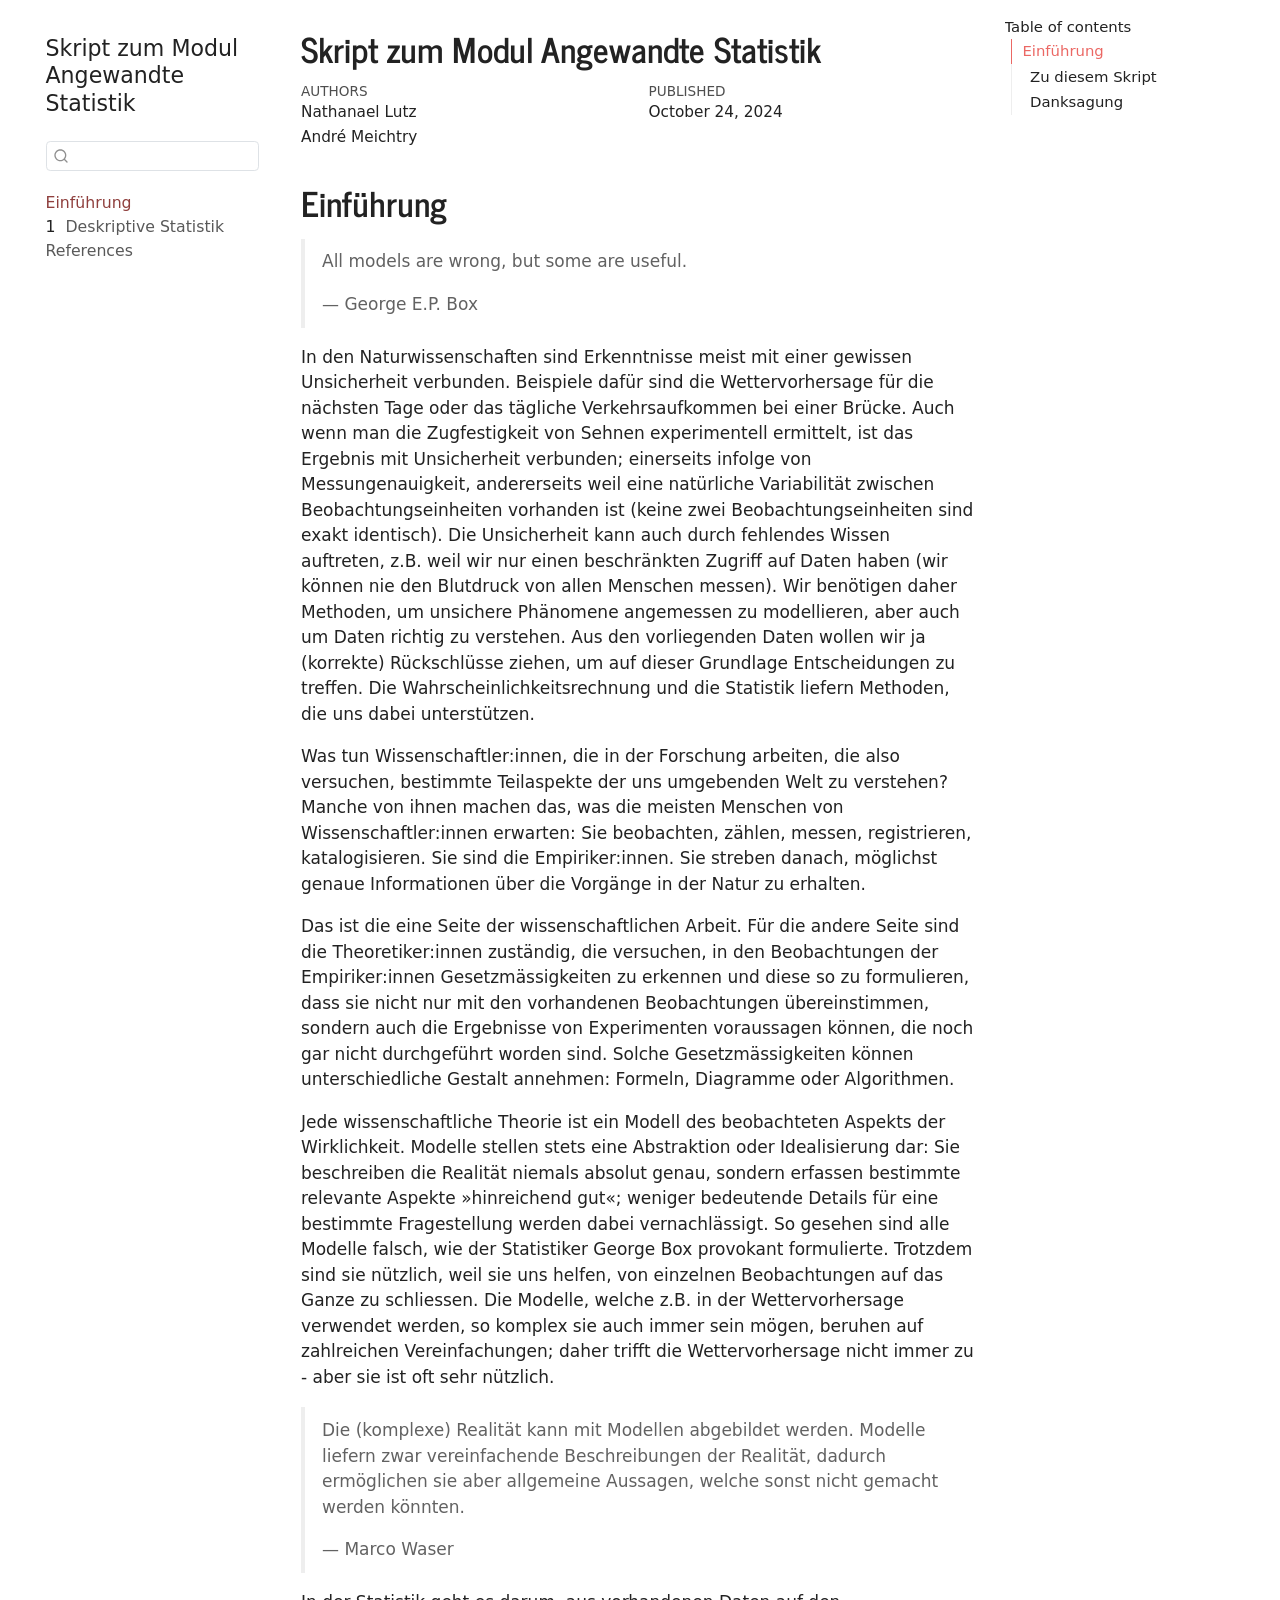
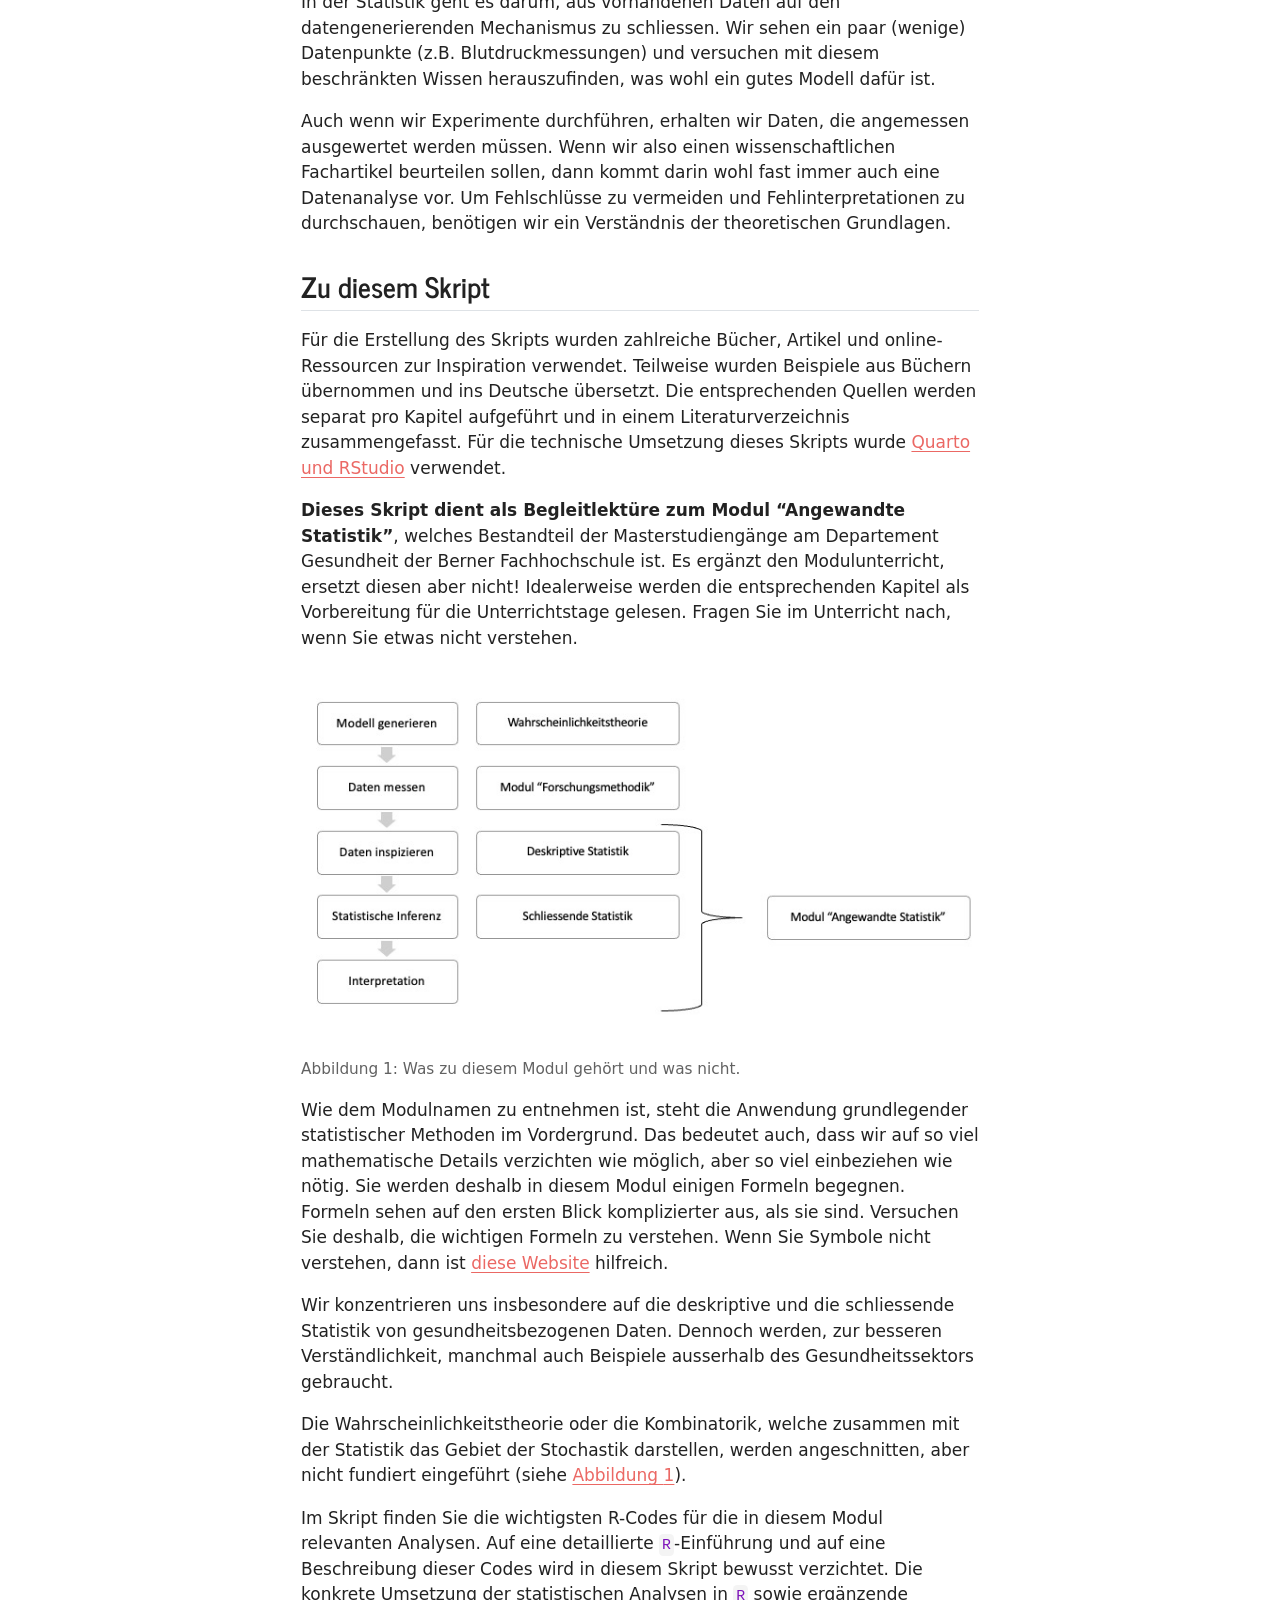
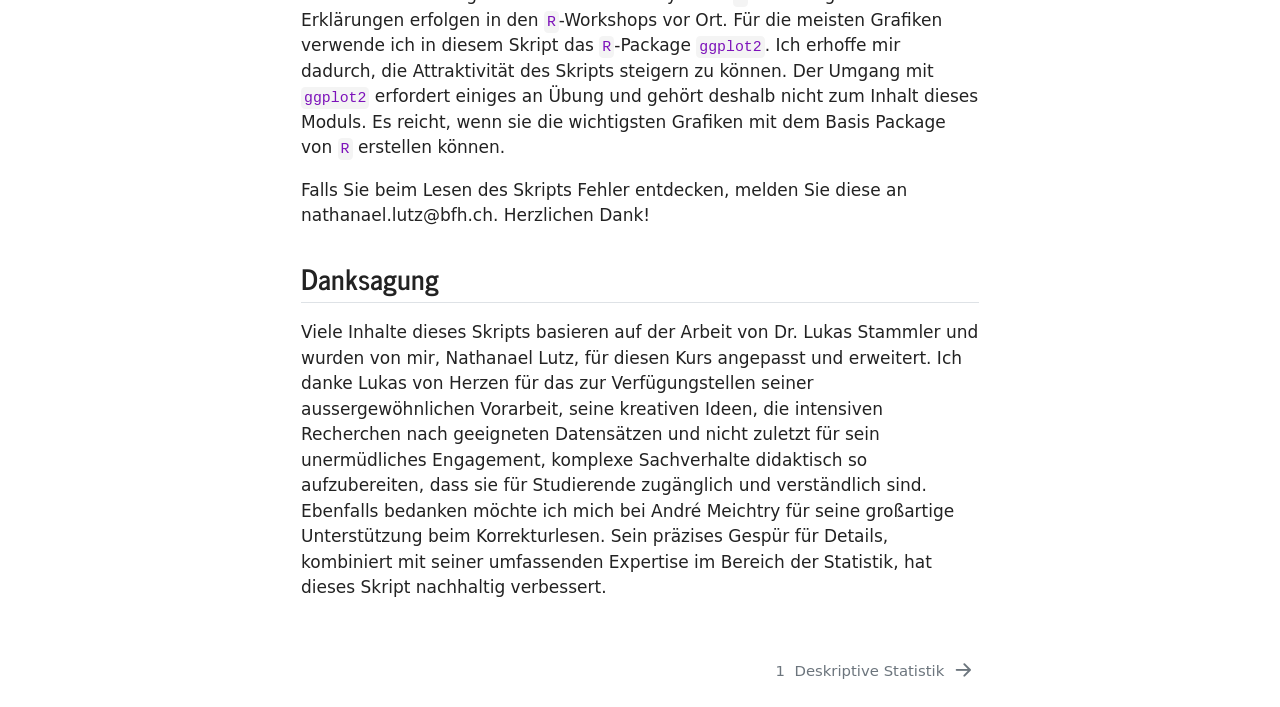
==== index.html @ c1a345ba "Built site for gh-pages" ====
<!DOCTYPE html>
<html xmlns="http://www.w3.org/1999/xhtml" lang="en" xml:lang="en"><head>

<meta charset="utf-8">
<meta name="generator" content="quarto-1.9.38">

<meta name="viewport" content="width=device-width, initial-scale=1.0, user-scalable=yes">

<meta name="author" content="Nathanael Lutz">
<meta name="author" content="André Meichtry">
<meta name="dcterms.date" content="2024-10-24">

<title>Skript zum Modul Angewandte Statistik</title>
<style>
/* Default styles provided by pandoc.
** See https://pandoc.org/MANUAL.html#variables-for-html for config info.
*/
code{white-space: pre-wrap;}
span.smallcaps{font-variant: small-caps;}
div.columns{display: flex; gap: min(4vw, 1.5em);}
div.column{flex: auto; overflow-x: auto;}
div.hanging-indent{margin-left: 1.5em; text-indent: -1.5em;}
ul.task-list{list-style: none;}
ul.task-list li input[type="checkbox"] {
  width: 0.8em;
  margin: 0 0.8em 0.2em -1em; /* quarto-specific, see https://github.com/quarto-dev/quarto-cli/issues/4556 */ 
  vertical-align: middle;
}
</style>


<script src="site_libs/quarto-nav/quarto-nav.js"></script>
<script src="site_libs/quarto-nav/headroom.min.js"></script>
<script src="site_libs/clipboard/clipboard.min.js"></script>
<script src="site_libs/quarto-search/autocomplete.umd.js"></script>
<script src="site_libs/quarto-search/fuse.min.js"></script>
<script src="site_libs/quarto-search/quarto-search.js"></script>
<meta name="quarto:offset" content="./">
<link href="./01_descriptives.html" rel="next">
<script src="site_libs/quarto-html/quarto.js" type="module"></script>
<script src="site_libs/quarto-html/tabsets/tabsets.js" type="module"></script>
<script src="site_libs/quarto-html/popper.min.js"></script>
<script src="site_libs/quarto-html/tippy.umd.min.js"></script>
<script src="site_libs/quarto-html/anchor.min.js"></script>
<link href="site_libs/quarto-html/tippy.css" rel="stylesheet">
<link href="site_libs/quarto-html/quarto-syntax-highlighting-15634bcf2e68342d4ad2dfa704d543f6.css" rel="stylesheet" id="quarto-text-highlighting-styles">
<script src="site_libs/bootstrap/bootstrap.min.js"></script>
<link href="site_libs/bootstrap/bootstrap-icons.css" rel="stylesheet">
<link href="site_libs/bootstrap/bootstrap-54427c74024eba8e34e34421ce4d6b49.min.css" rel="stylesheet" append-hash="true" id="quarto-bootstrap" data-mode="light">
<script id="quarto-search-options" type="application/json">{
  "location": "sidebar",
  "copy-button": false,
  "collapse-after": 3,
  "panel-placement": "start",
  "type": "textbox",
  "limit": 50,
  "keyboard-shortcut": [
    "f",
    "/",
    "s"
  ],
  "show-item-context": false,
  "language": {
    "search-no-results-text": "No results",
    "search-matching-documents-text": "matching documents",
    "search-copy-link-title": "Copy link to search",
    "search-hide-matches-text": "Hide additional matches",
    "search-more-match-text": "more match in this document",
    "search-more-matches-text": "more matches in this document",
    "search-clear-button-title": "Clear",
    "search-text-placeholder": "",
    "search-detached-cancel-button-title": "Cancel",
    "search-submit-button-title": "Submit",
    "search-label": "Search"
  }
}</script>


</head>

<body class="nav-sidebar floating quarto-light">

<div id="quarto-search-results"></div>
  <header id="quarto-header" class="headroom fixed-top">
  <nav class="quarto-secondary-nav">
    <div class="container-fluid d-flex">
      <button type="button" class="quarto-btn-toggle btn" data-bs-toggle="collapse" role="button" data-bs-target=".quarto-sidebar-collapse-item" aria-controls="quarto-sidebar" aria-expanded="false" aria-label="Toggle sidebar navigation" onclick="if (window.quartoToggleHeadroom) { window.quartoToggleHeadroom(); }">
        <i class="bi bi-layout-text-sidebar-reverse"></i>
      </button>
        <nav class="quarto-page-breadcrumbs" aria-label="breadcrumb"><ol class="breadcrumb"><li class="breadcrumb-item"><a href="./index.html">Einführung</a></li></ol></nav>
        <a class="flex-grow-1" role="navigation" data-bs-toggle="collapse" data-bs-target=".quarto-sidebar-collapse-item" aria-controls="quarto-sidebar" aria-expanded="false" aria-label="Toggle sidebar navigation" onclick="if (window.quartoToggleHeadroom) { window.quartoToggleHeadroom(); }">      
        </a>
      <button type="button" class="btn quarto-search-button" aria-label="Search" onclick="window.quartoOpenSearch();">
        <i class="bi bi-search"></i>
      </button>
    </div>
  </nav>
</header>
<!-- content -->
<div id="quarto-content" class="quarto-container page-columns page-rows-contents page-layout-article">
<!-- sidebar -->
  <nav id="quarto-sidebar" class="sidebar collapse collapse-horizontal quarto-sidebar-collapse-item sidebar-navigation floating overflow-auto">
    <div class="pt-lg-2 mt-2 text-left sidebar-header">
    <div class="sidebar-title mb-0 py-0">
      <a href="./">Skript zum Modul Angewandte Statistik</a> 
    </div>
      </div>
        <div class="mt-2 flex-shrink-0 align-items-center">
        <div class="sidebar-search">
        <div id="quarto-search" class="" title="Search"></div>
        </div>
        </div>
    <div class="sidebar-menu-container"> 
    <ul class="list-unstyled mt-1">
        <li class="sidebar-item">
  <div class="sidebar-item-container"> 
  <a href="./index.html" class="sidebar-item-text sidebar-link active">
 <span class="menu-text">Einführung</span></a>
  </div>
</li>
        <li class="sidebar-item">
  <div class="sidebar-item-container"> 
  <a href="./01_descriptives.html" class="sidebar-item-text sidebar-link">
 <span class="menu-text"><span class="chapter-number">1</span>&nbsp; <span class="chapter-title">Deskriptive Statistik</span></span></a>
  </div>
</li>
        <li class="sidebar-item">
  <div class="sidebar-item-container"> 
  <a href="./references.html" class="sidebar-item-text sidebar-link">
 <span class="menu-text">References</span></a>
  </div>
</li>
    </ul>
    </div>
</nav>
<div id="quarto-sidebar-glass" class="quarto-sidebar-collapse-item" data-bs-toggle="collapse" data-bs-target=".quarto-sidebar-collapse-item"></div>
<!-- margin-sidebar -->
    <div id="quarto-margin-sidebar" class="sidebar margin-sidebar">
        <nav id="TOC" role="doc-toc" class="toc-active">
    <h2 id="toc-title">Table of contents</h2>
   
  <ul>
  <li><a href="#einführung" id="toc-einführung" class="nav-link active" data-scroll-target="#einführung">Einführung</a>
  <ul class="collapse">
  <li><a href="#zu-diesem-skript" id="toc-zu-diesem-skript" class="nav-link" data-scroll-target="#zu-diesem-skript">Zu diesem Skript</a></li>
  <li><a href="#danksagung" id="toc-danksagung" class="nav-link" data-scroll-target="#danksagung">Danksagung</a></li>
  </ul></li>
  </ul>
</nav>
    </div>
<!-- main -->
<main class="content" id="quarto-document-content">

<header id="title-block-header" class="quarto-title-block default">
<div class="quarto-title">
<h1 class="title">Skript zum Modul Angewandte Statistik</h1>
</div>



<div class="quarto-title-meta">

    <div>
    <div class="quarto-title-meta-heading">Authors</div>
    <div class="quarto-title-meta-contents">
             <p>Nathanael Lutz </p>
             <p>André Meichtry </p>
          </div>
  </div>
    
    <div>
    <div class="quarto-title-meta-heading">Published</div>
    <div class="quarto-title-meta-contents">
      <p class="date">October 24, 2024</p>
    </div>
  </div>
  
    
  </div>
  


</header>


<section id="einführung" class="level1 unnumbered">
<h1 class="unnumbered">Einführung</h1>
<blockquote class="blockquote">
<p>All models are wrong, but some are useful.</p>
<p>— George E.P. Box</p>
</blockquote>
<p>In den Naturwissenschaften sind Erkenntnisse meist mit einer gewissen Unsicherheit verbunden. Beispiele dafür sind die Wettervorhersage für die nächsten Tage oder das tägliche Verkehrsaufkommen bei einer Brücke. Auch wenn man die Zugfestigkeit von Sehnen experimentell ermittelt, ist das Ergebnis mit Unsicherheit verbunden; einerseits infolge von Messungenauigkeit, andererseits weil eine natürliche Variabilität zwischen Beobachtungseinheiten vorhanden ist (keine zwei Beobachtungseinheiten sind exakt identisch). Die Unsicherheit kann auch durch fehlendes Wissen auftreten, z.B. weil wir nur einen beschränkten Zugriff auf Daten haben (wir können nie den Blutdruck von allen Menschen messen). Wir benötigen daher Methoden, um unsichere Phänomene angemessen zu modellieren, aber auch um Daten richtig zu verstehen. Aus den vorliegenden Daten wollen wir ja (korrekte) Rückschlüsse ziehen, um auf dieser Grundlage Entscheidungen zu treffen. Die Wahrscheinlichkeitsrechnung und die Statistik liefern Methoden, die uns dabei unterstützen.</p>
<p>Was tun Wissenschaftler:innen, die in der Forschung arbeiten, die also versuchen, bestimmte Teilaspekte der uns umgebenden Welt zu verstehen? Manche von ihnen machen das, was die meisten Menschen von Wissenschaftler:innen erwarten: Sie beobachten, zählen, messen, registrieren, katalogisieren. Sie sind die Empiriker:innen. Sie streben danach, möglichst genaue Informationen über die Vorgänge in der Natur zu erhalten.</p>
<p>Das ist die eine Seite der wissenschaftlichen Arbeit. Für die andere Seite sind die Theoretiker:innen zuständig, die versuchen, in den Beobachtungen der Empiriker:innen Gesetzmässigkeiten zu erkennen und diese so zu formulieren, dass sie nicht nur mit den vorhandenen Beobachtungen übereinstimmen, sondern auch die Ergebnisse von Experimenten voraussagen können, die noch gar nicht durchgeführt worden sind. Solche Gesetzmässigkeiten können unterschiedliche Gestalt annehmen: Formeln, Diagramme oder Algorithmen.</p>
<p>Jede wissenschaftliche Theorie ist ein Modell des beobachteten Aspekts der Wirklichkeit. Modelle stellen stets eine Abstraktion oder Idealisierung dar: Sie beschreiben die Realität niemals absolut genau, sondern erfassen bestimmte relevante Aspekte »hinreichend gut«; weniger bedeutende Details für eine bestimmte Fragestellung werden dabei vernachlässigt. So gesehen sind alle Modelle falsch, wie der Statistiker George Box provokant formulierte. Trotzdem sind sie nützlich, weil sie uns helfen, von einzelnen Beobachtungen auf das Ganze zu schliessen. Die Modelle, welche z.B. in der Wettervorhersage verwendet werden, so komplex sie auch immer sein mögen, beruhen auf zahlreichen Vereinfachungen; daher trifft die Wettervorhersage nicht immer zu - aber sie ist oft sehr nützlich.</p>
<blockquote class="blockquote">
<p>Die (komplexe) Realität kann mit Modellen abgebildet werden. Modelle liefern zwar vereinfachende Beschreibungen der Realität, dadurch ermöglichen sie aber allgemeine Aussagen, welche sonst nicht gemacht werden könnten.</p>
<p>— Marco Waser</p>
</blockquote>
<p>In der Statistik geht es darum, aus vorhandenen Daten auf den datengenerierenden Mechanismus zu schliessen. Wir sehen ein paar (wenige) Datenpunkte (z.B. Blutdruckmessungen) und versuchen mit diesem beschränkten Wissen herauszufinden, was wohl ein gutes Modell dafür ist.</p>
<p>Auch wenn wir Experimente durchführen, erhalten wir Daten, die angemessen ausgewertet werden müssen. Wenn wir also einen wissenschaftlichen Fachartikel beurteilen sollen, dann kommt darin wohl fast immer auch eine Datenanalyse vor. Um Fehlschlüsse zu vermeiden und Fehlinterpretationen zu durchschauen, benötigen wir ein Verständnis der theoretischen Grundlagen.</p>
<section id="zu-diesem-skript" class="level2">
<h2 class="anchored" data-anchor-id="zu-diesem-skript">Zu diesem Skript</h2>
<p>Für die Erstellung des Skripts wurden zahlreiche Bücher, Artikel und online-Ressourcen zur Inspiration verwendet. Teilweise wurden Beispiele aus Büchern übernommen und ins Deutsche übersetzt. Die entsprechenden Quellen werden separat pro Kapitel aufgeführt und in einem Literaturverzeichnis zusammengefasst. Für die technische Umsetzung dieses Skripts wurde <a href="https://quarto.org/">Quarto und RStudio</a> verwendet.</p>
<p><strong>Dieses Skript dient als Begleitlektüre zum Modul “Angewandte Statistik”</strong>, welches Bestandteil der Masterstudiengänge am Departement Gesundheit der Berner Fachhochschule ist. Es ergänzt den Modulunterricht, ersetzt diesen aber nicht! Idealerweise werden die entsprechenden Kapitel als Vorbereitung für die Unterrichtstage gelesen. Fragen Sie im Unterricht nach, wenn Sie etwas nicht verstehen.</p>
<div id="fig-intro" class="quarto-float quarto-figure quarto-figure-center anchored">
<figure class="quarto-float quarto-float-fig figure">
<div aria-describedby="fig-intro-caption-0ceaefa1-69ba-4598-a22c-09a6ac19f8ca">
<img src="illustrations/Fig-Intro.jpg" class="img-fluid figure-img">
</div>
<figcaption class="quarto-float-caption-bottom quarto-float-caption quarto-float-fig" id="fig-intro-caption-0ceaefa1-69ba-4598-a22c-09a6ac19f8ca">
Abbildung&nbsp;1: Was zu diesem Modul gehört und was nicht.
</figcaption>
</figure>
</div>
<p>Wie dem Modulnamen zu entnehmen ist, steht die Anwendung grundlegender statistischer Methoden im Vordergrund. Das bedeutet auch, dass wir auf so viel mathematische Details verzichten wie möglich, aber so viel einbeziehen wie nötig. Sie werden deshalb in diesem Modul einigen Formeln begegnen. Formeln sehen auf den ersten Blick komplizierter aus, als sie sind. Versuchen Sie deshalb, die wichtigen Formeln zu verstehen. Wenn Sie Symbole nicht verstehen, dann ist <a href="https://www.mathe-online.at/symbole.html">diese Website</a> hilfreich.</p>
<p>Wir konzentrieren uns insbesondere auf die deskriptive und die schliessende Statistik von gesundheitsbezogenen Daten. Dennoch werden, zur besseren Verständlichkeit, manchmal auch Beispiele ausserhalb des Gesundheitssektors gebraucht.</p>
<p>Die Wahrscheinlichkeitstheorie oder die Kombinatorik, welche zusammen mit der Statistik das Gebiet der Stochastik darstellen, werden angeschnitten, aber nicht fundiert eingeführt (siehe <a href="#fig-intro" class="quarto-xref">Abbildung&nbsp;<span>1</span></a>).</p>
<p>Im Skript finden Sie die wichtigsten R-Codes für die in diesem Modul relevanten Analysen. Auf eine detaillierte <code>R</code>-Einführung und auf eine Beschreibung dieser Codes wird in diesem Skript bewusst verzichtet. Die konkrete Umsetzung der statistischen Analysen in <code>R</code> sowie ergänzende Erklärungen erfolgen in den <code>R</code>-Workshops vor Ort. Für die meisten Grafiken verwende ich in diesem Skript das <code>R</code>-Package <code>ggplot2</code>. Ich erhoffe mir dadurch, die Attraktivität des Skripts steigern zu können. Der Umgang mit <code>ggplot2</code> erfordert einiges an Übung und gehört deshalb nicht zum Inhalt dieses Moduls. Es reicht, wenn sie die wichtigsten Grafiken mit dem Basis Package von <code>R</code> erstellen können.</p>
<p>Falls Sie beim Lesen des Skripts Fehler entdecken, melden Sie diese an nathanael.lutz@bfh.ch. Herzlichen Dank!</p>
</section>
<section id="danksagung" class="level2">
<h2 class="anchored" data-anchor-id="danksagung">Danksagung</h2>
<p>Viele Inhalte dieses Skripts basieren auf der Arbeit von Dr.&nbsp;Lukas Stammler und wurden von mir, Nathanael Lutz, für diesen Kurs angepasst und erweitert. Ich danke Lukas von Herzen für das zur Verfügungstellen seiner aussergewöhnlichen Vorarbeit, seine kreativen Ideen, die intensiven Recherchen nach geeigneten Datensätzen und nicht zuletzt für sein unermüdliches Engagement, komplexe Sachverhalte didaktisch so aufzubereiten, dass sie für Studierende zugänglich und verständlich sind. Ebenfalls bedanken möchte ich mich bei André Meichtry für seine großartige Unterstützung beim Korrekturlesen. Sein präzises Gespür für Details, kombiniert mit seiner umfassenden Expertise im Bereich der Statistik, hat dieses Skript nachhaltig verbessert.</p>


</section>
</section>

</main> <!-- /main -->
<script id="quarto-html-after-body" type="application/javascript">
  window.document.addEventListener("DOMContentLoaded", function (event) {
    const icon = "";
    const anchorJS = new window.AnchorJS();
    anchorJS.options = {
      placement: 'right',
      icon: icon
    };
    anchorJS.add('.anchored');
    const isCodeAnnotation = (el) => {
      for (const clz of el.classList) {
        if (clz.startsWith('code-annotation-')) {                     
          return true;
        }
      }
      return false;
    }
    const onCopySuccess = function(e) {
      // button target
      const button = e.trigger;
      // don't keep focus
      button.blur();
      // flash "checked"
      button.classList.add('code-copy-button-checked');
      var currentTitle = button.getAttribute("title");
      button.setAttribute("title", "Copied!");
      let tooltip;
      if (window.bootstrap) {
        button.setAttribute("data-bs-toggle", "tooltip");
        button.setAttribute("data-bs-placement", "left");
        button.setAttribute("data-bs-title", "Copied!");
        tooltip = new bootstrap.Tooltip(button, 
          { trigger: "manual", 
            customClass: "code-copy-button-tooltip",
            offset: [0, -8]});
        tooltip.show();    
      }
      setTimeout(function() {
        if (tooltip) {
          tooltip.hide();
          button.removeAttribute("data-bs-title");
          button.removeAttribute("data-bs-toggle");
          button.removeAttribute("data-bs-placement");
        }
        button.setAttribute("title", currentTitle);
        button.classList.remove('code-copy-button-checked');
      }, 1000);
      // clear code selection
      e.clearSelection();
    }
    const getTextToCopy = function(trigger) {
      const outerScaffold = trigger.parentElement.cloneNode(true);
      const codeEl = outerScaffold.querySelector('code');
      for (const childEl of codeEl.children) {
        if (isCodeAnnotation(childEl)) {
          childEl.remove();
        }
      }
      return codeEl.innerText;
    }
    const clipboard = new window.ClipboardJS('.code-copy-button:not([data-in-quarto-modal])', {
      text: getTextToCopy
    });
    clipboard.on('success', onCopySuccess);
    if (window.document.getElementById('quarto-embedded-source-code-modal')) {
      const clipboardModal = new window.ClipboardJS('.code-copy-button[data-in-quarto-modal]', {
        text: getTextToCopy,
        container: window.document.getElementById('quarto-embedded-source-code-modal')
      });
      clipboardModal.on('success', onCopySuccess);
    }
      var localhostRegex = new RegExp(/^(?:http|https):\/\/localhost\:?[0-9]*\//);
      var mailtoRegex = new RegExp(/^mailto:/);
        var filterRegex = new RegExp('/' + window.location.host + '/');
      var isInternal = (href) => {
          return filterRegex.test(href) || localhostRegex.test(href) || mailtoRegex.test(href);
      }
      // Inspect non-navigation links and adorn them if external
     var links = window.document.querySelectorAll('a[href]:not(.nav-link):not(.navbar-brand):not(.toc-action):not(.sidebar-link):not(.sidebar-item-toggle):not(.pagination-link):not(.no-external):not([aria-hidden]):not(.dropdown-item):not(.quarto-navigation-tool):not(.about-link)');
      for (var i=0; i<links.length; i++) {
        const link = links[i];
        if (!isInternal(link.href)) {
          // undo the damage that might have been done by quarto-nav.js in the case of
          // links that we want to consider external
          if (link.dataset.originalHref !== undefined) {
            link.href = link.dataset.originalHref;
          }
        }
      }
    function tippyHover(el, contentFn, onTriggerFn, onUntriggerFn) {
      const config = {
        allowHTML: true,
        maxWidth: 500,
        delay: 100,
        arrow: false,
        appendTo: function(el) {
            return el.parentElement;
        },
        interactive: true,
        interactiveBorder: 10,
        theme: 'quarto',
        placement: 'bottom-start',
      };
      if (contentFn) {
        config.content = contentFn;
      }
      if (onTriggerFn) {
        config.onTrigger = onTriggerFn;
      }
      if (onUntriggerFn) {
        config.onUntrigger = onUntriggerFn;
      }
      window.tippy(el, config); 
    }
    const noterefs = window.document.querySelectorAll('a[role="doc-noteref"]');
    for (var i=0; i<noterefs.length; i++) {
      const ref = noterefs[i];
      tippyHover(ref, function() {
        // use id or data attribute instead here
        let href = ref.getAttribute('data-footnote-href') || ref.getAttribute('href');
        try { href = new URL(href).hash; } catch {}
        const id = href.replace(/^#\/?/, "");
        const note = window.document.getElementById(id);
        if (note) {
          return note.innerHTML;
        } else {
          return "";
        }
      });
    }
    const xrefs = window.document.querySelectorAll('a.quarto-xref');
    const processXRef = (id, note) => {
      // Strip column container classes
      const stripColumnClz = (el) => {
        el.classList.remove("page-full", "page-columns");
        if (el.children) {
          for (const child of el.children) {
            stripColumnClz(child);
          }
        }
      }
      stripColumnClz(note)
      if (id === null || id.startsWith('sec-')) {
        // Special case sections, only their first couple elements
        const container = document.createElement("div");
        if (note.children && note.children.length > 2) {
          container.appendChild(note.children[0].cloneNode(true));
          for (let i = 1; i < note.children.length; i++) {
            const child = note.children[i];
            if (child.tagName === "P" && child.innerText === "") {
              continue;
            } else {
              container.appendChild(child.cloneNode(true));
              break;
            }
          }
          if (window.Quarto?.typesetMath) {
            window.Quarto.typesetMath(container);
          }
          return container.innerHTML
        } else {
          if (window.Quarto?.typesetMath) {
            window.Quarto.typesetMath(note);
          }
          return note.innerHTML;
        }
      } else {
        // Remove any anchor links if they are present
        const anchorLink = note.querySelector('a.anchorjs-link');
        if (anchorLink) {
          anchorLink.remove();
        }
        if (window.Quarto?.typesetMath) {
          window.Quarto.typesetMath(note);
        }
        if (note.classList.contains("callout")) {
          return note.outerHTML;
        } else {
          return note.innerHTML;
        }
      }
    }
    for (var i=0; i<xrefs.length; i++) {
      const xref = xrefs[i];
      tippyHover(xref, undefined, function(instance) {
        instance.disable();
        let url = xref.getAttribute('href');
        let hash = undefined; 
        if (url.startsWith('#')) {
          hash = url;
        } else {
          try { hash = new URL(url).hash; } catch {}
        }
        if (hash) {
          const id = hash.replace(/^#\/?/, "");
          const note = window.document.getElementById(id);
          if (note !== null) {
            try {
              const html = processXRef(id, note.cloneNode(true));
              instance.setContent(html);
            } finally {
              instance.enable();
              instance.show();
            }
          } else {
            // See if we can fetch this
            fetch(url.split('#')[0])
            .then(res => res.text())
            .then(html => {
              const parser = new DOMParser();
              const htmlDoc = parser.parseFromString(html, "text/html");
              const note = htmlDoc.getElementById(id);
              if (note !== null) {
                const html = processXRef(id, note);
                instance.setContent(html);
              } 
            }).finally(() => {
              instance.enable();
              instance.show();
            });
          }
        } else {
          // See if we can fetch a full url (with no hash to target)
          // This is a special case and we should probably do some content thinning / targeting
          fetch(url)
          .then(res => res.text())
          .then(html => {
            const parser = new DOMParser();
            const htmlDoc = parser.parseFromString(html, "text/html");
            const note = htmlDoc.querySelector('main.content');
            if (note !== null) {
              // This should only happen for chapter cross references
              // (since there is no id in the URL)
              // remove the first header
              if (note.children.length > 0 && note.children[0].tagName === "HEADER") {
                note.children[0].remove();
              }
              const html = processXRef(null, note);
              instance.setContent(html);
            } 
          }).finally(() => {
            instance.enable();
            instance.show();
          });
        }
      }, function(instance) {
      });
    }
        let selectedAnnoteEl;
        const selectorForAnnotation = ( cell, annotation) => {
          let cellAttr = 'data-code-cell="' + cell + '"';
          let lineAttr = 'data-code-annotation="' +  annotation + '"';
          const selector = 'span[' + cellAttr + '][' + lineAttr + ']';
          return selector;
        }
        const selectCodeLines = (annoteEl) => {
          const doc = window.document;
          const targetCell = annoteEl.getAttribute("data-target-cell");
          const targetAnnotation = annoteEl.getAttribute("data-target-annotation");
          const annoteSpan = window.document.querySelector(selectorForAnnotation(targetCell, targetAnnotation));
          const lines = annoteSpan.getAttribute("data-code-lines").split(",");
          const lineIds = lines.map((line) => {
            return targetCell + "-" + line;
          })
          let top = null;
          let height = null;
          let parent = null;
          if (lineIds.length > 0) {
              //compute the position of the single el (top and bottom and make a div)
              const el = window.document.getElementById(lineIds[0]);
              top = el.offsetTop;
              height = el.offsetHeight;
              parent = el.parentElement.parentElement;
            if (lineIds.length > 1) {
              const lastEl = window.document.getElementById(lineIds[lineIds.length - 1]);
              const bottom = lastEl.offsetTop + lastEl.offsetHeight;
              height = bottom - top;
            }
            if (top !== null && height !== null && parent !== null) {
              // cook up a div (if necessary) and position it 
              let div = window.document.getElementById("code-annotation-line-highlight");
              if (div === null) {
                div = window.document.createElement("div");
                div.setAttribute("id", "code-annotation-line-highlight");
                div.style.position = 'absolute';
                parent.appendChild(div);
              }
              div.style.top = top - 2 + "px";
              div.style.height = height + 4 + "px";
              div.style.left = 0;
              let gutterDiv = window.document.getElementById("code-annotation-line-highlight-gutter");
              if (gutterDiv === null) {
                gutterDiv = window.document.createElement("div");
                gutterDiv.setAttribute("id", "code-annotation-line-highlight-gutter");
                gutterDiv.style.position = 'absolute';
                const codeCell = window.document.getElementById(targetCell);
                const gutter = codeCell.querySelector('.code-annotation-gutter');
                gutter.appendChild(gutterDiv);
              }
              gutterDiv.style.top = top - 2 + "px";
              gutterDiv.style.height = height + 4 + "px";
            }
            selectedAnnoteEl = annoteEl;
          }
        };
        const unselectCodeLines = () => {
          const elementsIds = ["code-annotation-line-highlight", "code-annotation-line-highlight-gutter"];
          elementsIds.forEach((elId) => {
            const div = window.document.getElementById(elId);
            if (div) {
              div.remove();
            }
          });
          selectedAnnoteEl = undefined;
        };
          // Handle positioning of the toggle
      window.addEventListener(
        "resize",
        throttle(() => {
          elRect = undefined;
          if (selectedAnnoteEl) {
            selectCodeLines(selectedAnnoteEl);
          }
        }, 10)
      );
      function throttle(fn, ms) {
      let throttle = false;
      let timer;
        return (...args) => {
          if(!throttle) { // first call gets through
              fn.apply(this, args);
              throttle = true;
          } else { // all the others get throttled
              if(timer) clearTimeout(timer); // cancel #2
              timer = setTimeout(() => {
                fn.apply(this, args);
                timer = throttle = false;
              }, ms);
          }
        };
      }
        // Attach click handler to the DT
        const annoteDls = window.document.querySelectorAll('dt[data-target-cell]');
        for (const annoteDlNode of annoteDls) {
          annoteDlNode.addEventListener('click', (event) => {
            const clickedEl = event.target;
            if (clickedEl !== selectedAnnoteEl) {
              unselectCodeLines();
              const activeEl = window.document.querySelector('dt[data-target-cell].code-annotation-active');
              if (activeEl) {
                activeEl.classList.remove('code-annotation-active');
              }
              selectCodeLines(clickedEl);
              clickedEl.classList.add('code-annotation-active');
            } else {
              // Unselect the line
              unselectCodeLines();
              clickedEl.classList.remove('code-annotation-active');
            }
          });
        }
    const findCites = (el) => {
      const parentEl = el.parentElement;
      if (parentEl) {
        const cites = parentEl.dataset.cites;
        if (cites) {
          return {
            el,
            cites: cites.split(' ')
          };
        } else {
          return findCites(el.parentElement)
        }
      } else {
        return undefined;
      }
    };
    var bibliorefs = window.document.querySelectorAll('a[role="doc-biblioref"]');
    for (var i=0; i<bibliorefs.length; i++) {
      const ref = bibliorefs[i];
      const citeInfo = findCites(ref);
      if (citeInfo) {
        tippyHover(citeInfo.el, function() {
          var popup = window.document.createElement('div');
          citeInfo.cites.forEach(function(cite) {
            var citeDiv = window.document.createElement('div');
            citeDiv.classList.add('hanging-indent');
            citeDiv.classList.add('csl-entry');
            var biblioDiv = window.document.getElementById('ref-' + cite);
            if (biblioDiv) {
              citeDiv.innerHTML = biblioDiv.innerHTML;
            }
            popup.appendChild(citeDiv);
          });
          return popup.innerHTML;
        });
      }
    }
  });
  </script>
<nav class="page-navigation">
  <div class="nav-page nav-page-previous">
  </div>
  <div class="nav-page nav-page-next">
      <a href="./01_descriptives.html" class="pagination-link" aria-label="Deskriptive Statistik">
        <span class="nav-page-text"><span class="chapter-number">1</span>&nbsp; <span class="chapter-title">Deskriptive Statistik</span></span> <i class="bi bi-arrow-right-short"></i>
      </a>
  </div>
</nav>
</div> <!-- /content -->




</body></html>
---- site_libs/quarto-html/tippy.css ----
.tippy-box[data-animation=fade][data-state=hidden]{opacity:0}[data-tippy-root]{max-width:calc(100vw - 10px)}.tippy-box{position:relative;background-color:#333;color:#fff;border-radius:4px;font-size:14px;line-height:1.4;white-space:normal;outline:0;transition-property:transform,visibility,opacity}.tippy-box[data-placement^=top]>.tippy-arrow{bottom:0}.tippy-box[data-placement^=top]>.tippy-arrow:before{bottom:-7px;left:0;border-width:8px 8px 0;border-top-color:initial;transform-origin:center top}.tippy-box[data-placement^=bottom]>.tippy-arrow{top:0}.tippy-box[data-placement^=bottom]>.tippy-arrow:before{top:-7px;left:0;border-width:0 8px 8px;border-bottom-color:initial;transform-origin:center bottom}.tippy-box[data-placement^=left]>.tippy-arrow{right:0}.tippy-box[data-placement^=left]>.tippy-arrow:before{border-width:8px 0 8px 8px;border-left-color:initial;right:-7px;transform-origin:center left}.tippy-box[data-placement^=right]>.tippy-arrow{left:0}.tippy-box[data-placement^=right]>.tippy-arrow:before{left:-7px;border-width:8px 8px 8px 0;border-right-color:initial;transform-origin:center right}.tippy-box[data-inertia][data-state=visible]{transition-timing-function:cubic-bezier(.54,1.5,.38,1.11)}.tippy-arrow{width:16px;height:16px;color:#333}.tippy-arrow:before{content:"";position:absolute;border-color:transparent;border-style:solid}.tippy-content{position:relative;padding:5px 9px;z-index:1}
---- site_libs/quarto-html/quarto-syntax-highlighting-15634bcf2e68342d4ad2dfa704d543f6.css ----
/* quarto syntax highlight colors */
:root {
  --quarto-hl-ot-color: #003B4F;
  --quarto-hl-at-color: #657422;
  --quarto-hl-ss-color: #20794D;
  --quarto-hl-an-color: #5E5E5E;
  --quarto-hl-fu-color: #4758AB;
  --quarto-hl-st-color: #20794D;
  --quarto-hl-cf-color: #003B4F;
  --quarto-hl-op-color: #5E5E5E;
  --quarto-hl-er-color: #AD0000;
  --quarto-hl-bn-color: #AD0000;
  --quarto-hl-al-color: #AD0000;
  --quarto-hl-va-color: #111111;
  --quarto-hl-bu-color: inherit;
  --quarto-hl-ex-color: inherit;
  --quarto-hl-pp-color: #AD0000;
  --quarto-hl-in-color: #5E5E5E;
  --quarto-hl-vs-color: #20794D;
  --quarto-hl-wa-color: #5E5E5E;
  --quarto-hl-do-color: #5E5E5E;
  --quarto-hl-im-color: #00769E;
  --quarto-hl-ch-color: #20794D;
  --quarto-hl-dt-color: #AD0000;
  --quarto-hl-fl-color: #AD0000;
  --quarto-hl-co-color: #5E5E5E;
  --quarto-hl-cv-color: #5E5E5E;
  --quarto-hl-cn-color: #8f5902;
  --quarto-hl-sc-color: #5E5E5E;
  --quarto-hl-dv-color: #AD0000;
  --quarto-hl-kw-color: #003B4F;
}

/* other quarto variables */
:root {
  --quarto-font-monospace: SFMono-Regular, Menlo, Monaco, Consolas, "Liberation Mono", "Courier New", monospace;
}

/* syntax highlight based on Pandoc's rules */
pre > code.sourceCode > span {
  color: #003B4F;
}

code.sourceCode > span {
  color: #003B4F;
}

div.sourceCode,
div.sourceCode pre.sourceCode {
  color: #003B4F;
}

/* Normal */
code span {
  color: #003B4F;
}

/* Alert */
code span.al {
  color: #AD0000;
  font-style: inherit;
}

/* Annotation */
code span.an {
  color: #5E5E5E;
  font-style: inherit;
}

/* Attribute */
code span.at {
  color: #657422;
  font-style: inherit;
}

/* BaseN */
code span.bn {
  color: #AD0000;
  font-style: inherit;
}

/* BuiltIn */
code span.bu {
  font-style: inherit;
}

/* ControlFlow */
code span.cf {
  color: #003B4F;
  font-weight: bold;
  font-style: inherit;
}

/* Char */
code span.ch {
  color: #20794D;
  font-style: inherit;
}

/* Constant */
code span.cn {
  color: #8f5902;
  font-style: inherit;
}

/* Comment */
code span.co {
  color: #5E5E5E;
  font-style: inherit;
}

/* CommentVar */
code span.cv {
  color: #5E5E5E;
  font-style: italic;
}

/* Documentation */
code span.do {
  color: #5E5E5E;
  font-style: italic;
}

/* DataType */
code span.dt {
  color: #AD0000;
  font-style: inherit;
}

/* DecVal */
code span.dv {
  color: #AD0000;
  font-style: inherit;
}

/* Error */
code span.er {
  color: #AD0000;
  font-style: inherit;
}

/* Extension */
code span.ex {
  font-style: inherit;
}

/* Float */
code span.fl {
  color: #AD0000;
  font-style: inherit;
}

/* Function */
code span.fu {
  color: #4758AB;
  font-style: inherit;
}

/* Import */
code span.im {
  color: #00769E;
  font-style: inherit;
}

/* Information */
code span.in {
  color: #5E5E5E;
  font-style: inherit;
}

/* Keyword */
code span.kw {
  color: #003B4F;
  font-weight: bold;
  font-style: inherit;
}

/* Operator */
code span.op {
  color: #5E5E5E;
  font-style: inherit;
}

/* Other */
code span.ot {
  color: #003B4F;
  font-style: inherit;
}

/* Preprocessor */
code span.pp {
  color: #AD0000;
  font-style: inherit;
}

/* SpecialChar */
code span.sc {
  color: #5E5E5E;
  font-style: inherit;
}

/* SpecialString */
code span.ss {
  color: #20794D;
  font-style: inherit;
}

/* String */
code span.st {
  color: #20794D;
  font-style: inherit;
}

/* Variable */
code span.va {
  color: #111111;
  font-style: inherit;
}

/* VerbatimString */
code span.vs {
  color: #20794D;
  font-style: inherit;
}

/* Warning */
code span.wa {
  color: #5E5E5E;
  font-style: italic;
}

.prevent-inlining {
  content: "</";
}

/*# sourceMappingURL=f23921c56f73e400b49028c9186a1aa0.css.map */
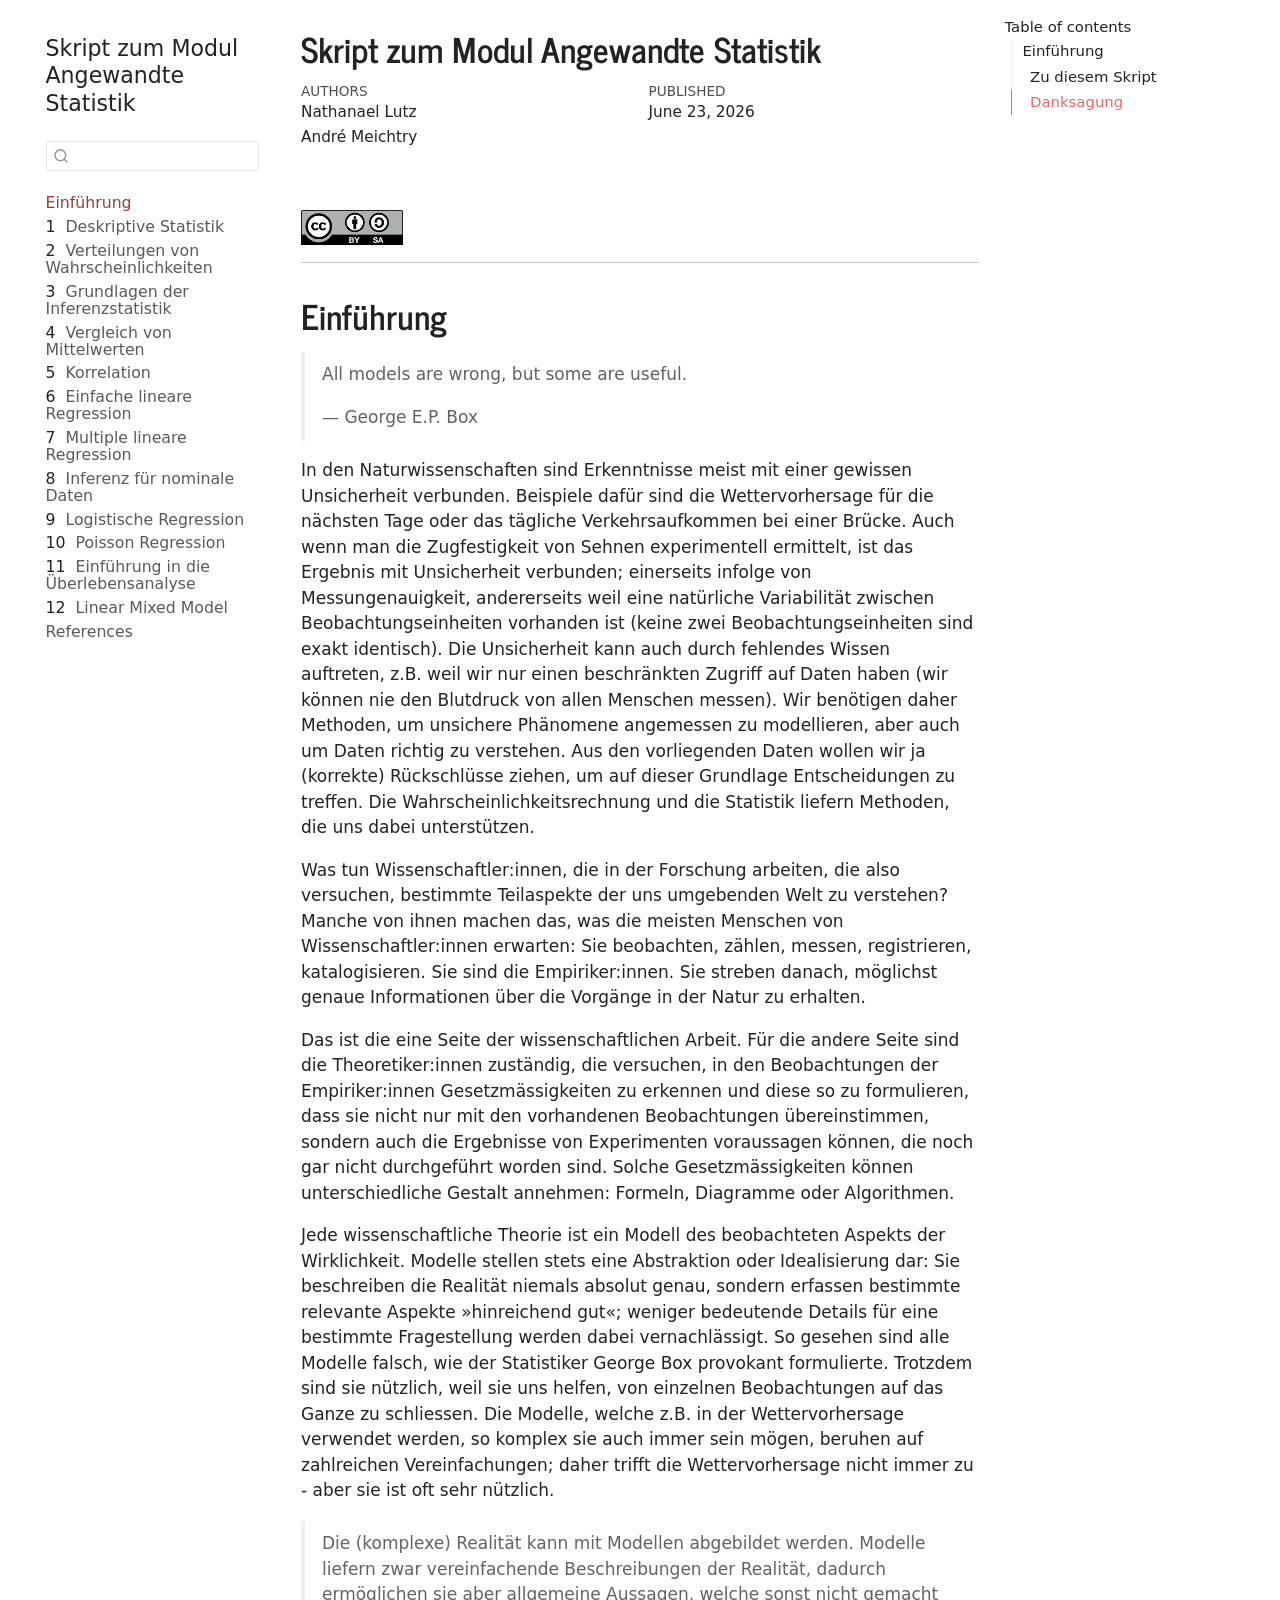
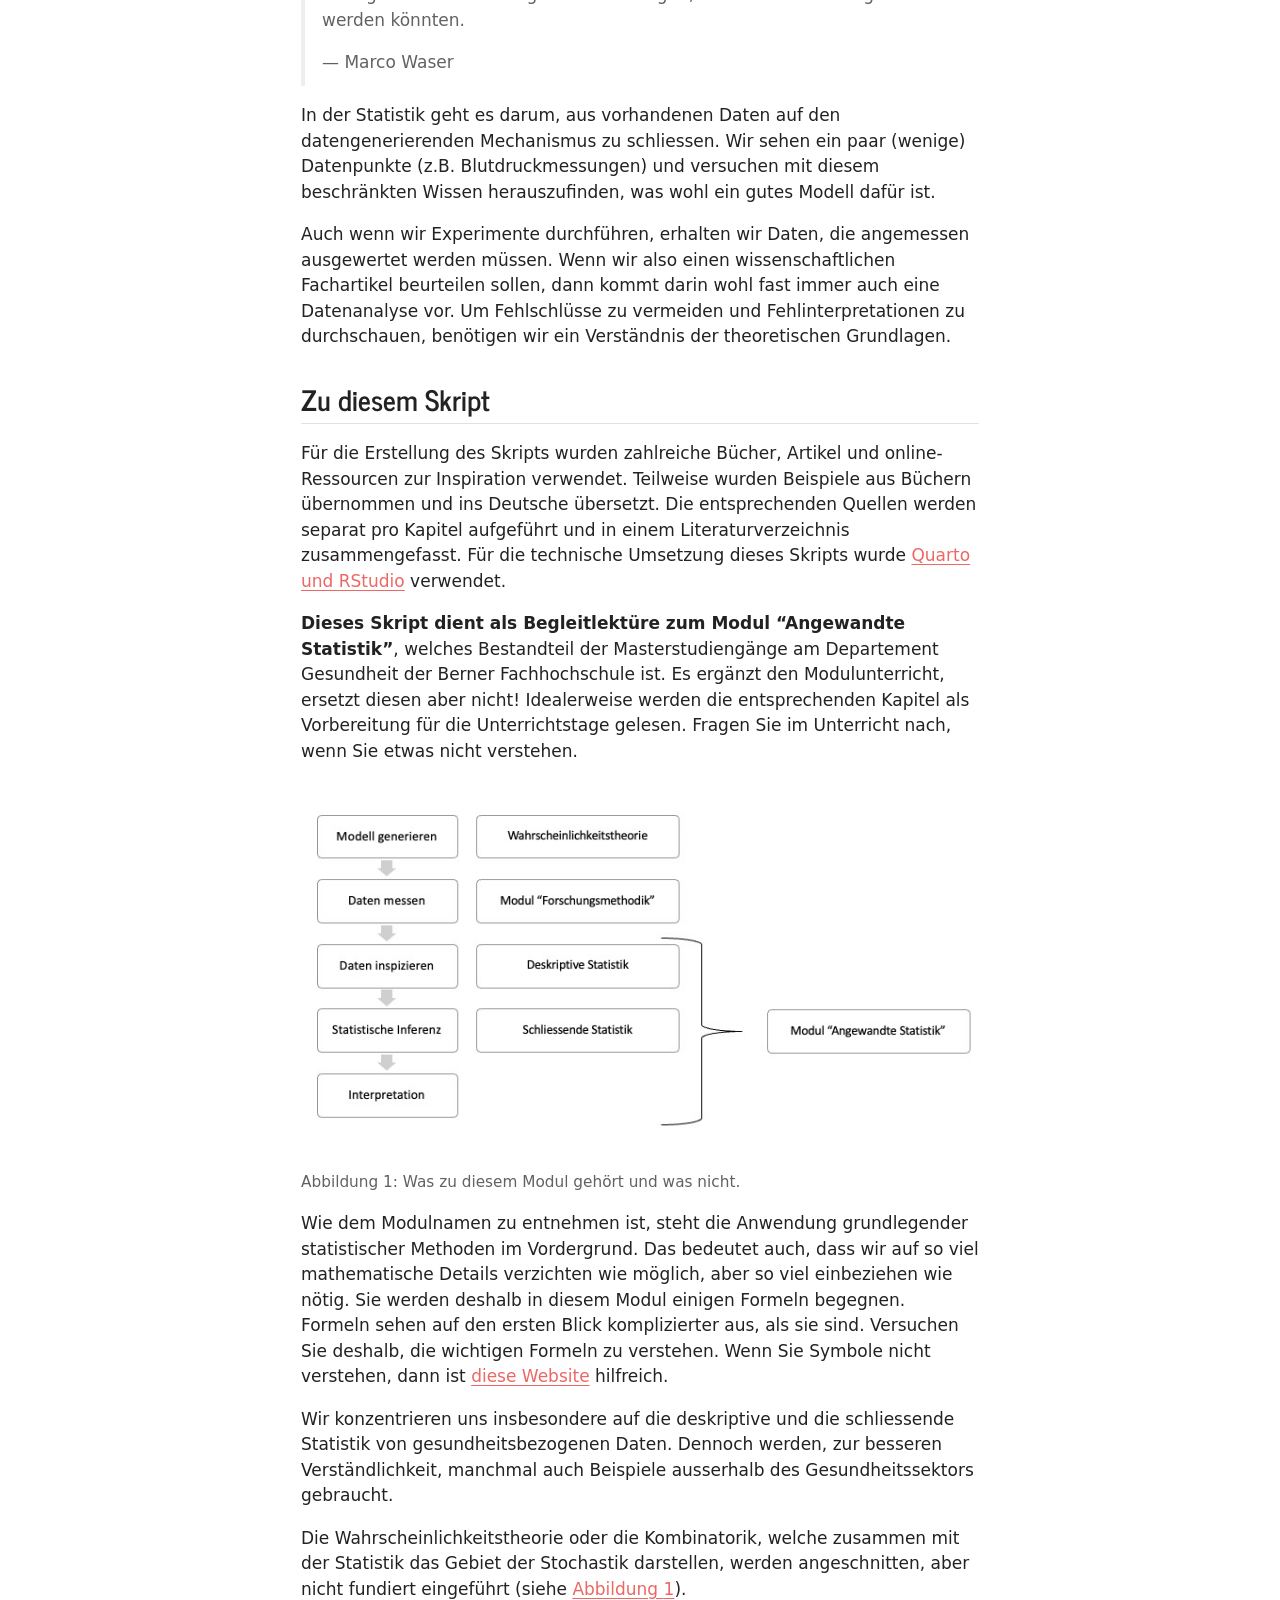
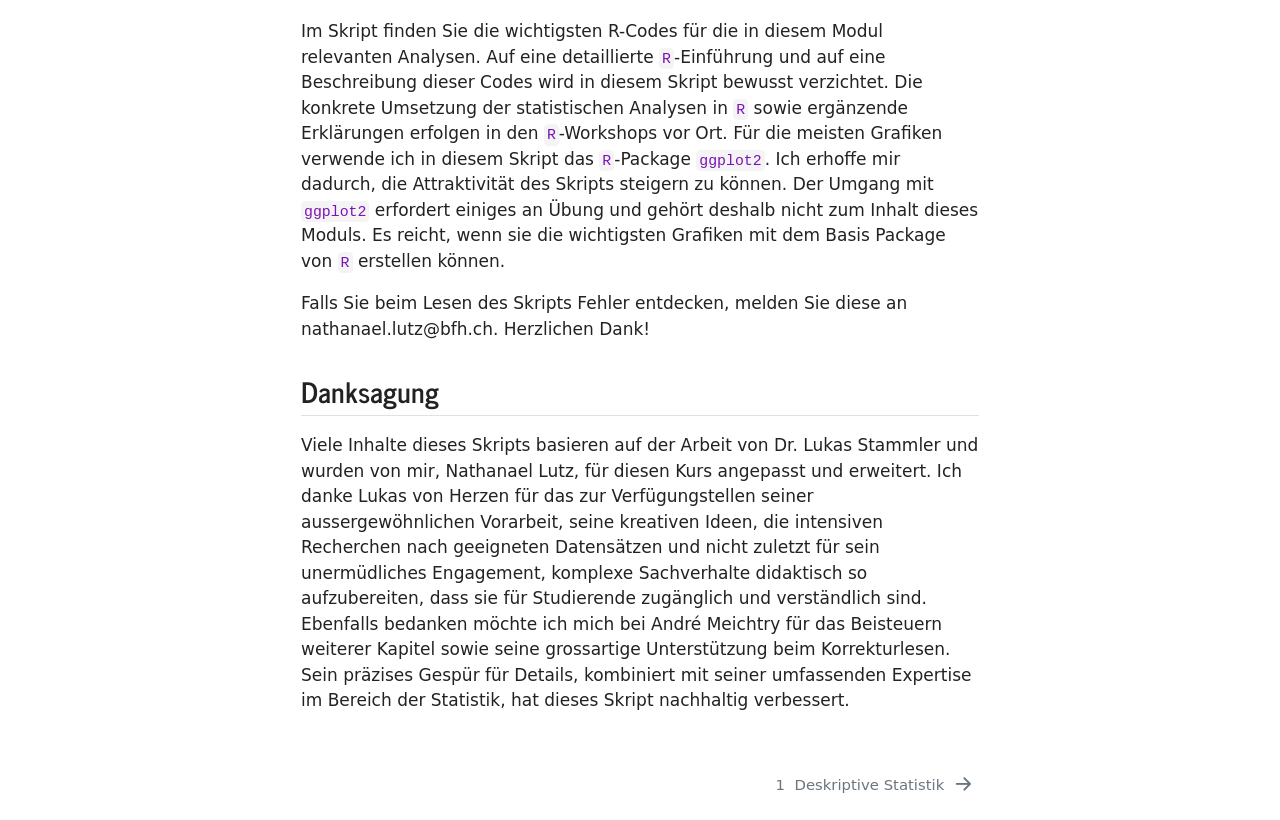
==== commit 517fe1b9: "Built site for gh-pages" ====
--- a/index.html
+++ b/index.html
@@ -8,7 +8,7 @@
 
 <meta name="author" content="Nathanael Lutz">
 <meta name="author" content="André Meichtry">
-<meta name="dcterms.date" content="2024-10-24">
+<meta name="dcterms.date" content="2026-06-23">
 
 <title>Skript zum Modul Angewandte Statistik</title>
 <style>
@@ -46,7 +46,7 @@
 <link href="site_libs/quarto-html/quarto-syntax-highlighting-15634bcf2e68342d4ad2dfa704d543f6.css" rel="stylesheet" id="quarto-text-highlighting-styles">
 <script src="site_libs/bootstrap/bootstrap.min.js"></script>
 <link href="site_libs/bootstrap/bootstrap-icons.css" rel="stylesheet">
-<link href="site_libs/bootstrap/bootstrap-54427c74024eba8e34e34421ce4d6b49.min.css" rel="stylesheet" append-hash="true" id="quarto-bootstrap" data-mode="light">
+<link href="site_libs/bootstrap/bootstrap-0ebfc3df13b83a4df80a9a05dab4e25a.min.css" rel="stylesheet" append-hash="true" id="quarto-bootstrap" data-mode="light">
 <script id="quarto-search-options" type="application/json">{
   "location": "sidebar",
   "copy-button": false,
@@ -126,6 +126,72 @@
 </li>
         <li class="sidebar-item">
   <div class="sidebar-item-container"> 
+  <a href="./02_prop_distributions.html" class="sidebar-item-text sidebar-link">
+ <span class="menu-text"><span class="chapter-number">2</span>&nbsp; <span class="chapter-title">Verteilungen von Wahrscheinlichkeiten</span></span></a>
+  </div>
+</li>
+        <li class="sidebar-item">
+  <div class="sidebar-item-container"> 
+  <a href="./03_inference.html" class="sidebar-item-text sidebar-link">
+ <span class="menu-text"><span class="chapter-number">3</span>&nbsp; <span class="chapter-title">Grundlagen der Inferenzstatistik</span></span></a>
+  </div>
+</li>
+        <li class="sidebar-item">
+  <div class="sidebar-item-container"> 
+  <a href="./04_compare_means.html" class="sidebar-item-text sidebar-link">
+ <span class="menu-text"><span class="chapter-number">4</span>&nbsp; <span class="chapter-title">Vergleich von Mittelwerten</span></span></a>
+  </div>
+</li>
+        <li class="sidebar-item">
+  <div class="sidebar-item-container"> 
+  <a href="./05_correlation.html" class="sidebar-item-text sidebar-link">
+ <span class="menu-text"><span class="chapter-number">5</span>&nbsp; <span class="chapter-title">Korrelation</span></span></a>
+  </div>
+</li>
+        <li class="sidebar-item">
+  <div class="sidebar-item-container"> 
+  <a href="./06_simple_linear-regression.html" class="sidebar-item-text sidebar-link">
+ <span class="menu-text"><span class="chapter-number">6</span>&nbsp; <span class="chapter-title">Einfache lineare Regression</span></span></a>
+  </div>
+</li>
+        <li class="sidebar-item">
+  <div class="sidebar-item-container"> 
+  <a href="./07_multiple_linear-regression.html" class="sidebar-item-text sidebar-link">
+ <span class="menu-text"><span class="chapter-number">7</span>&nbsp; <span class="chapter-title">Multiple lineare Regression</span></span></a>
+  </div>
+</li>
+        <li class="sidebar-item">
+  <div class="sidebar-item-container"> 
+  <a href="./08_inf_cat_data.html" class="sidebar-item-text sidebar-link">
+ <span class="menu-text"><span class="chapter-number">8</span>&nbsp; <span class="chapter-title">Inferenz für nominale Daten</span></span></a>
+  </div>
+</li>
+        <li class="sidebar-item">
+  <div class="sidebar-item-container"> 
+  <a href="./09_logistic_regression.html" class="sidebar-item-text sidebar-link">
+ <span class="menu-text"><span class="chapter-number">9</span>&nbsp; <span class="chapter-title">Logistische Regression</span></span></a>
+  </div>
+</li>
+        <li class="sidebar-item">
+  <div class="sidebar-item-container"> 
+  <a href="./10_poisson_regression.html" class="sidebar-item-text sidebar-link">
+ <span class="menu-text"><span class="chapter-number">10</span>&nbsp; <span class="chapter-title">Poisson Regression</span></span></a>
+  </div>
+</li>
+        <li class="sidebar-item">
+  <div class="sidebar-item-container"> 
+  <a href="./11_survival.html" class="sidebar-item-text sidebar-link">
+ <span class="menu-text"><span class="chapter-number">11</span>&nbsp; <span class="chapter-title">Einführung in die Überlebensanalyse</span></span></a>
+  </div>
+</li>
+        <li class="sidebar-item">
+  <div class="sidebar-item-container"> 
+  <a href="./12_LMM.html" class="sidebar-item-text sidebar-link">
+ <span class="menu-text"><span class="chapter-number">12</span>&nbsp; <span class="chapter-title">Linear Mixed Model</span></span></a>
+  </div>
+</li>
+        <li class="sidebar-item">
+  <div class="sidebar-item-container"> 
   <a href="./references.html" class="sidebar-item-text sidebar-link">
  <span class="menu-text">References</span></a>
   </div>
@@ -171,7 +237,7 @@
     <div>
     <div class="quarto-title-meta-heading">Published</div>
     <div class="quarto-title-meta-contents">
-      <p class="date">October 24, 2024</p>
+      <p class="date">June 23, 2026</p>
     </div>
   </div>
   
@@ -183,6 +249,9 @@
 </header>
 
 
+<p><br></p>
+<p><img src="illustrations/cc.png" class="img-fluid" style="width:15.0%"></p>
+<hr>
 <section id="einführung" class="level1 unnumbered">
 <h1 class="unnumbered">Einführung</h1>
 <blockquote class="blockquote">
@@ -221,7 +290,7 @@
 </section>
 <section id="danksagung" class="level2">
 <h2 class="anchored" data-anchor-id="danksagung">Danksagung</h2>
-<p>Viele Inhalte dieses Skripts basieren auf der Arbeit von Dr.&nbsp;Lukas Stammler und wurden von mir, Nathanael Lutz, für diesen Kurs angepasst und erweitert. Ich danke Lukas von Herzen für das zur Verfügungstellen seiner aussergewöhnlichen Vorarbeit, seine kreativen Ideen, die intensiven Recherchen nach geeigneten Datensätzen und nicht zuletzt für sein unermüdliches Engagement, komplexe Sachverhalte didaktisch so aufzubereiten, dass sie für Studierende zugänglich und verständlich sind. Ebenfalls bedanken möchte ich mich bei André Meichtry für seine großartige Unterstützung beim Korrekturlesen. Sein präzises Gespür für Details, kombiniert mit seiner umfassenden Expertise im Bereich der Statistik, hat dieses Skript nachhaltig verbessert.</p>
+<p>Viele Inhalte dieses Skripts basieren auf der Arbeit von Dr.&nbsp;Lukas Stammler und wurden von mir, Nathanael Lutz, für diesen Kurs angepasst und erweitert. Ich danke Lukas von Herzen für das zur Verfügungstellen seiner aussergewöhnlichen Vorarbeit, seine kreativen Ideen, die intensiven Recherchen nach geeigneten Datensätzen und nicht zuletzt für sein unermüdliches Engagement, komplexe Sachverhalte didaktisch so aufzubereiten, dass sie für Studierende zugänglich und verständlich sind. Ebenfalls bedanken möchte ich mich bei André Meichtry für das Beisteuern weiterer Kapitel sowie seine grossartige Unterstützung beim Korrekturlesen. Sein präzises Gespür für Details, kombiniert mit seiner umfassenden Expertise im Bereich der Statistik, hat dieses Skript nachhaltig verbessert.</p>
 
 
 </section>
